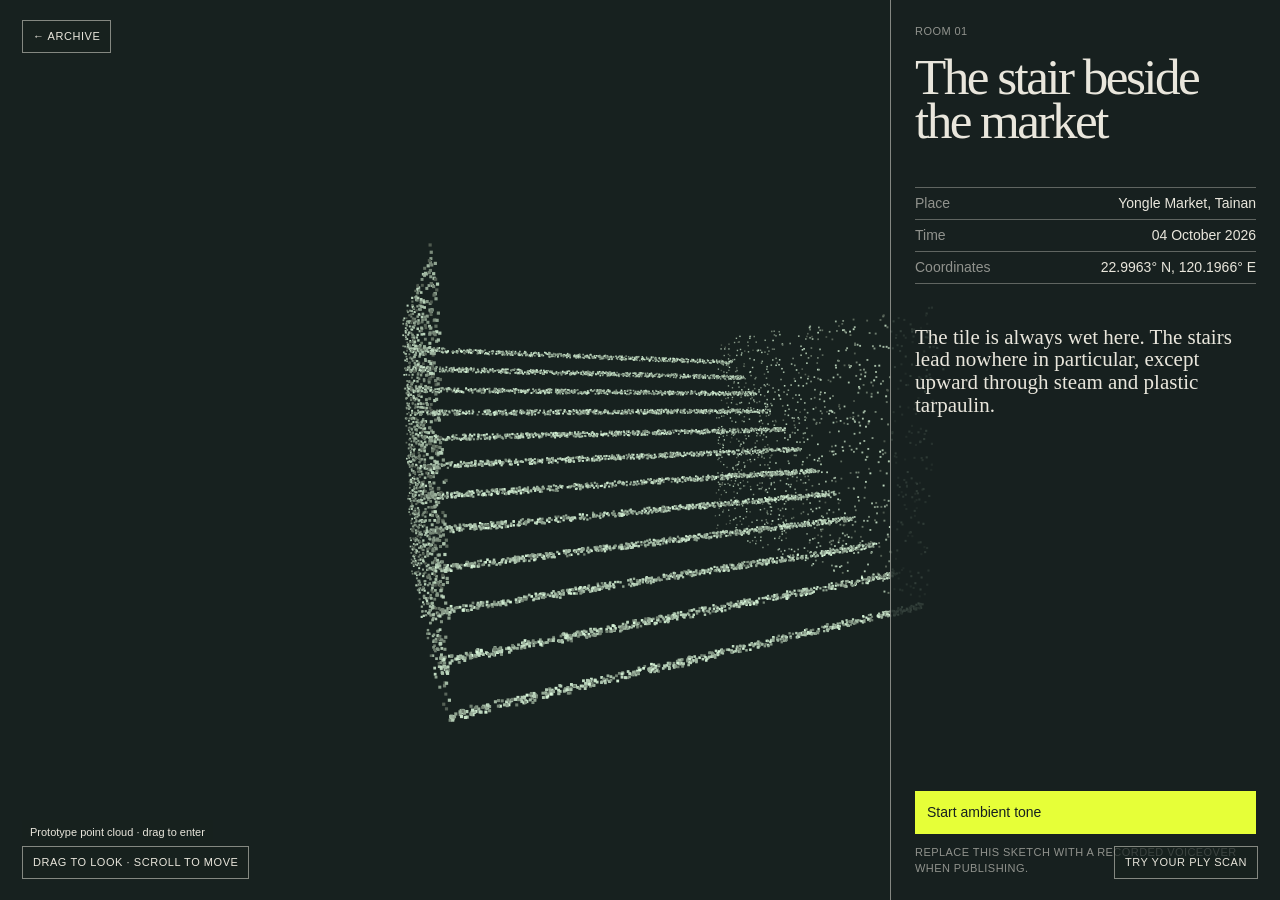
==== room.html @ d9618dea "Create spatial scan archive prototype Co-authored-by: Copilot App <223556219+Copilot@users.noreply.g" ====
<!doctype html>
<html lang="en">
  <head>
    <meta charset="UTF-8" />
    <meta name="viewport" content="width=device-width, initial-scale=1" />
    <meta name="theme-color" content="#1d2625" />
    <title>Room — Two Bodies / Taiwan</title>
    <link rel="stylesheet" href="styles.css" />
  </head>
  <body class="room-page">
    <main class="room-layout">
      <a class="room-back" href="./" aria-label="Return to the archive">← Archive</a>

      <section class="scene-wrap" aria-label="Interactive 3D scan">
        <canvas id="scan-canvas"></canvas>
        <p id="scene-status" class="scene-status">Loading room...</p>
        <div class="scene-hint">Drag to look · scroll to move</div>
        <label class="scan-upload" for="ply-upload">
          <span>Try your PLY scan</span>
          <input id="ply-upload" type="file" accept=".ply" />
        </label>
      </section>

      <aside class="room-meta">
        <p class="eyebrow" id="room-number"></p>
        <h1 id="room-title"></h1>
        <dl>
          <div><dt>Place</dt><dd id="room-place"></dd></div>
          <div><dt>Time</dt><dd id="room-date"></dd></div>
          <div><dt>Coordinates</dt><dd id="room-coordinates"></dd></div>
        </dl>
        <p id="room-text" class="room-text"></p>
        <button id="sound-toggle" class="sound-toggle" type="button">
          Start ambient tone
        </button>
        <p class="sound-note">Replace this sketch with a recorded voiceover when publishing.</p>
      </aside>
    </main>
    <script type="module" src="room.js"></script>
  </body>
</html>
---- styles.css ----
:root {
  --paper: #d8d4c9;
  --ink: #182321;
  --line: rgba(24, 35, 33, 0.28);
  --acid: #e6ff38;
  --sans: Arial, Helvetica, sans-serif;
  --serif: Georgia, "Times New Roman", serif;
}

* { box-sizing: border-box; }

html { background: var(--paper); }

body {
  margin: 0;
  color: var(--ink);
  font-family: var(--sans);
  font-size: 14px;
  line-height: 1.35;
}

a { color: inherit; }

.site-header, footer, .intro, .island, .room-list {
  width: min(1360px, calc(100% - 48px));
  margin: auto;
}

.site-header {
  display: flex;
  justify-content: space-between;
  padding: 22px 0 74px;
}

.wordmark {
  font-size: 12px;
  font-weight: 700;
  letter-spacing: .07em;
  line-height: 1.05;
  text-decoration: none;
}

.header-note, .eyebrow, footer, .sound-note {
  color: rgba(24, 35, 33, .68);
  font-size: 11px;
  letter-spacing: .04em;
  margin: 0;
  text-transform: uppercase;
}

.intro { padding-bottom: 128px; }
.intro h1 {
  font-family: var(--serif);
  font-size: clamp(43px, 7vw, 106px);
  font-weight: 400;
  letter-spacing: -.055em;
  line-height: .88;
  margin: 17px 0 31px;
}

.intro-copy {
  font-size: 17px;
  line-height: 1.25;
  margin: 0;
  max-width: 290px;
}

.island { margin-bottom: 117px; }
.island-heading, .section-heading {
  align-items: baseline;
  border-top: 1px solid var(--line);
  display: flex;
  justify-content: space-between;
  padding: 9px 0;
}
.island-heading p:last-child, .section-heading p:last-child { margin: 0; }

.map-frame {
  aspect-ratio: 2.15 / 1;
  background: #a9b9ac;
  overflow: hidden;
  position: relative;
}

.map-lines {
  background:
    linear-gradient(120deg, transparent 49.5%, rgba(24,35,33,.46) 49.7%, rgba(24,35,33,.46) 50.1%, transparent 50.3%),
    repeating-linear-gradient(157deg, transparent 0 42px, rgba(24,35,33,.24) 43px 44px, transparent 45px 94px),
    repeating-linear-gradient(43deg, transparent 0 79px, rgba(24,35,33,.17) 80px 81px, transparent 82px 147px);
  inset: -15%;
  opacity: .85;
  position: absolute;
  transform: rotate(-7deg);
}

.map-pins { inset: 0; position: absolute; }
.map-pin {
  align-items: center;
  display: flex;
  gap: 8px;
  position: absolute;
  text-decoration: none;
  transform: translate(-50%, -50%);
}
.map-pin::before {
  background: var(--acid);
  border: 1px solid var(--ink);
  border-radius: 50%;
  content: "";
  height: 12px;
  width: 12px;
}
.map-pin span {
  background: var(--paper);
  border: 1px solid var(--ink);
  font-size: 11px;
  padding: 4px 6px;
  white-space: nowrap;
}
.north { font-family: var(--serif); position: absolute; right: 21px; top: 16px; }
.map-label { color: rgba(24,35,33,.62); font-family: var(--serif); font-style: italic; position: absolute; }
.label-sea { bottom: 12%; left: 8%; }.label-city { right: 12%; top: 27%; }

.room-list { padding-bottom: 72px; }
.room-cards { border-top: 1px solid var(--line); }
.room-card {
  align-items: stretch;
  border-bottom: 1px solid var(--line);
  display: grid;
  grid-template-columns: 105px minmax(190px, 2fr) 1fr 38px;
  min-height: 138px;
  padding: 11px 0;
  text-decoration: none;
}
.room-card:hover .room-card-title { font-style: italic; }
.card-swatch { background: var(--room-color); margin-right: 18px; }
.room-card-title { align-self: center; font-family: var(--serif); font-size: clamp(28px, 3.8vw, 57px); letter-spacing: -.04em; line-height: .9; }
.card-details { align-self: end; font-size: 12px; }.card-arrow { align-self: center; font-size: 28px; text-align: right; }
.card-details p { margin: 1px 0; }

footer { border-top: 1px solid var(--line); display: flex; justify-content: space-between; padding: 11px 0 22px; }
footer p { margin: 0; max-width: 210px; }

.room-page { background: #17211f; color: #e9e6dc; }
.room-layout { min-height: 100svh; position: relative; }
.scene-wrap { inset: 0; overflow: hidden; position: absolute; }
#scan-canvas { cursor: grab; display: block; height: 100%; width: 100%; }
#scan-canvas:active { cursor: grabbing; }
.room-back, .scene-hint, .scan-upload {
  background: rgba(23,33,31,.7);
  border: 1px solid rgba(233,230,220,.52);
  color: #e9e6dc;
  font-size: 11px;
  letter-spacing: .05em;
  padding: 8px 10px;
  position: absolute;
  text-decoration: none;
  text-transform: uppercase;
  z-index: 2;
}
.room-back { left: 22px; top: 20px; }.scene-hint { bottom: 21px; left: 22px; }
.scan-upload { bottom: 21px; right: 22px; cursor: pointer; }
.scan-upload input { display: none; }
.scene-status { background: rgba(23,33,31,.7); bottom: 55px; font-size: 11px; left: 22px; margin: 0; padding: 5px 8px; position: absolute; z-index: 2; }
.room-meta { background: rgba(23,33,31,.84); border-left: 1px solid rgba(233,230,220,.52); display: flex; flex-direction: column; min-height: 100svh; padding: 24px; position: absolute; right: 0; top: 0; width: min(390px, 35vw); }
.room-meta .eyebrow, .sound-note { color: rgba(233,230,220,.58); }
.room-meta h1 { font-family: var(--serif); font-size: clamp(35px, 4vw, 58px); font-weight: 400; letter-spacing: -.05em; line-height: .86; margin: 16px 0 44px; }
dl { border-top: 1px solid rgba(233,230,220,.35); margin: 0; }
dl div { border-bottom: 1px solid rgba(233,230,220,.35); display: flex; justify-content: space-between; padding: 6px 0; }
dt { color: rgba(233,230,220,.58); } dd { margin: 0; text-align: right; }
.room-text { font-family: var(--serif); font-size: 21px; line-height: 1.08; margin: 42px 0 auto; }
.sound-toggle { background: var(--acid); border: 0; color: #17211f; cursor: pointer; font: inherit; padding: 12px; text-align: left; }
.sound-note { line-height: 1.4; margin: 11px 0 0; }

@media (max-width: 700px) {
  .site-header, footer, .intro, .island, .room-list { width: min(100% - 28px, 1360px); }
  .site-header { padding-bottom: 58px; }.intro { padding-bottom: 82px; }.island { margin-bottom: 74px; }
  .map-frame { aspect-ratio: 1 / 1.12; }
  .room-card { grid-template-columns: 69px 1fr 24px; min-height: 115px; }.card-swatch { margin-right: 13px; }.card-details { display: none; }
  footer { gap: 18px; }.room-meta { background: linear-gradient(transparent, rgba(23,33,31,.97) 20%); border: 0; bottom: 0; min-height: 0; padding: 20px 16px; top: auto; width: 100%; }
  .room-meta h1 { font-size: 40px; margin: 8px 0 15px; }.room-meta dl { display: none; }.room-text { display: none; }.sound-toggle { margin-top: 18px; }.scene-status { display: none; }.scene-hint { bottom: 76px; left: 16px; }.scan-upload { bottom: 16px; right: 16px; }.room-back { left: 16px; top: 16px; }
}
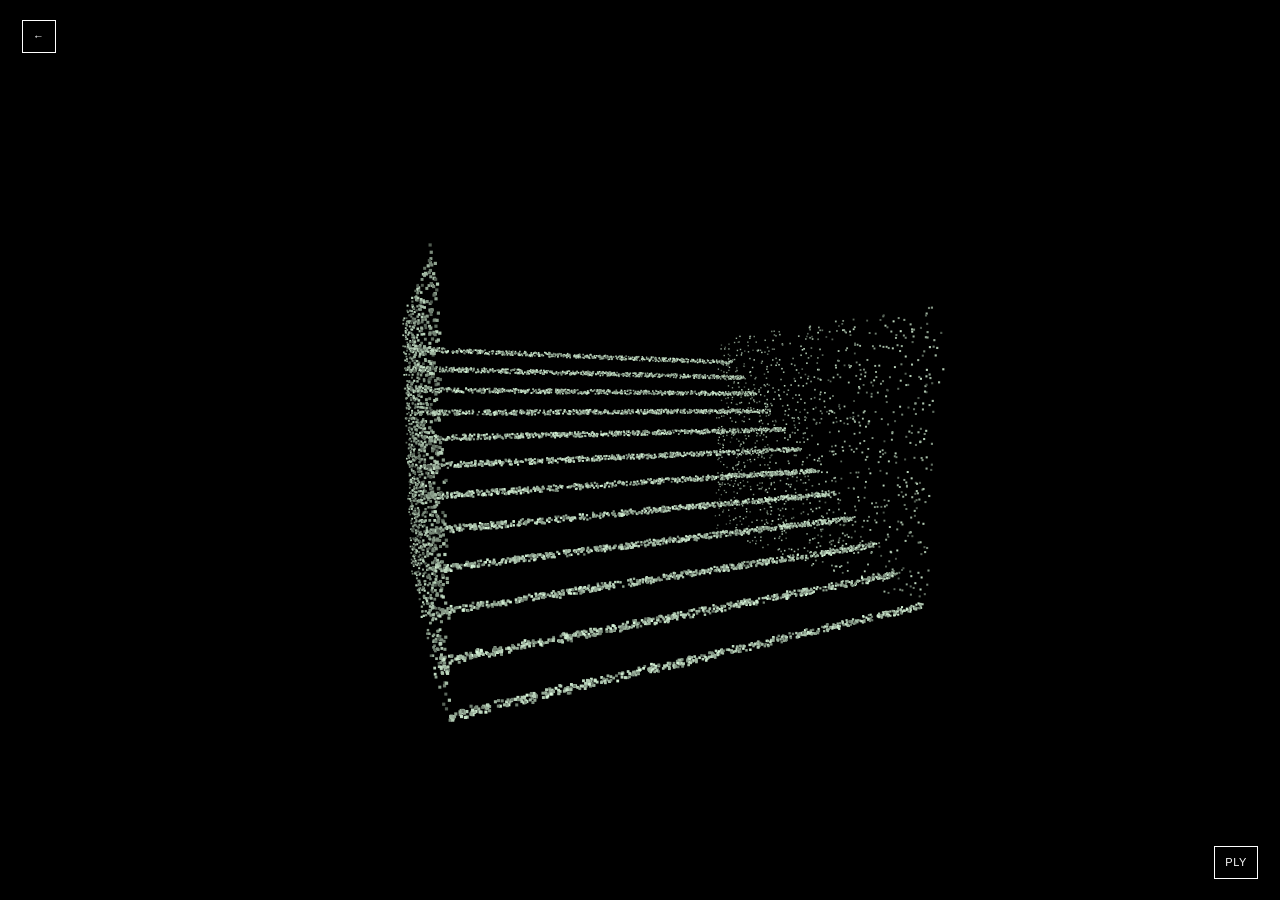
==== commit 4d7b19ec: "Simplify scan room viewer Co-authored-by: Copilot App <223556219+Copilot@users.noreply.github.com>" ====
--- a/room.html
+++ b/room.html
@@ -3,38 +3,21 @@
   <head>
     <meta charset="UTF-8" />
     <meta name="viewport" content="width=device-width, initial-scale=1" />
-    <meta name="theme-color" content="#1d2625" />
-    <title>Room — Two Bodies / Taiwan</title>
+    <meta name="theme-color" content="#000000" />
+    <title>Scan Room</title>
     <link rel="stylesheet" href="styles.css" />
   </head>
   <body class="room-page">
     <main class="room-layout">
-      <a class="room-back" href="./" aria-label="Return to the archive">← Archive</a>
+      <a class="room-back" href="./" aria-label="Return to the archive">←</a>
 
       <section class="scene-wrap" aria-label="Interactive 3D scan">
         <canvas id="scan-canvas"></canvas>
-        <p id="scene-status" class="scene-status">Loading room...</p>
-        <div class="scene-hint">Drag to look · scroll to move</div>
         <label class="scan-upload" for="ply-upload">
-          <span>Try your PLY scan</span>
+          <span>PLY</span>
           <input id="ply-upload" type="file" accept=".ply" />
         </label>
       </section>
-
-      <aside class="room-meta">
-        <p class="eyebrow" id="room-number"></p>
-        <h1 id="room-title"></h1>
-        <dl>
-          <div><dt>Place</dt><dd id="room-place"></dd></div>
-          <div><dt>Time</dt><dd id="room-date"></dd></div>
-          <div><dt>Coordinates</dt><dd id="room-coordinates"></dd></div>
-        </dl>
-        <p id="room-text" class="room-text"></p>
-        <button id="sound-toggle" class="sound-toggle" type="button">
-          Start ambient tone
-        </button>
-        <p class="sound-note">Replace this sketch with a recorded voiceover when publishing.</p>
-      </aside>
     </main>
     <script type="module" src="room.js"></script>
   </body>
--- a/styles.css
+++ b/styles.css
@@ -1,7 +1,4 @@
 :root {
-  --paper: #d8d4c9;
-  --ink: #182321;
-  --line: rgba(24, 35, 33, 0.28);
   --acid: #e6ff38;
   --sans: Arial, Helvetica, sans-serif;
   --serif: Georgia, "Times New Roman", serif;
@@ -9,11 +6,12 @@
 
 * { box-sizing: border-box; }
 
-html { background: var(--paper); }
+html { background: #000; }
 
 body {
+  background: #000;
+  color: #fff;
   margin: 0;
-  color: var(--ink);
   font-family: var(--sans);
   font-size: 14px;
   line-height: 1.35;
@@ -21,135 +19,38 @@
 
 a { color: inherit; }
 
-.site-header, footer, .intro, .island, .room-list {
-  width: min(1360px, calc(100% - 48px));
-  margin: auto;
+.room-links {
+  align-items: center;
+  display: flex;
+  gap: clamp(24px, 8vw, 120px);
+  justify-content: center;
+  min-height: 100svh;
+  padding: 24px;
 }
 
-.site-header {
-  display: flex;
-  justify-content: space-between;
-  padding: 22px 0 74px;
-}
-
-.wordmark {
-  font-size: 12px;
-  font-weight: 700;
-  letter-spacing: .07em;
-  line-height: 1.05;
+.room-link {
+  color: #fff;
+  font-family: var(--serif);
+  font-size: clamp(44px, 10vw, 150px);
+  letter-spacing: -.06em;
+  line-height: 1;
   text-decoration: none;
 }
 
-.header-note, .eyebrow, footer, .sound-note {
-  color: rgba(24, 35, 33, .68);
-  font-size: 11px;
-  letter-spacing: .04em;
-  margin: 0;
-  text-transform: uppercase;
+.room-link:hover,
+.room-link:focus-visible {
+  color: var(--acid);
 }
 
-.intro { padding-bottom: 128px; }
-.intro h1 {
-  font-family: var(--serif);
-  font-size: clamp(43px, 7vw, 106px);
-  font-weight: 400;
-  letter-spacing: -.055em;
-  line-height: .88;
-  margin: 17px 0 31px;
-}
-
-.intro-copy {
-  font-size: 17px;
-  line-height: 1.25;
-  margin: 0;
-  max-width: 290px;
-}
-
-.island { margin-bottom: 117px; }
-.island-heading, .section-heading {
-  align-items: baseline;
-  border-top: 1px solid var(--line);
-  display: flex;
-  justify-content: space-between;
-  padding: 9px 0;
-}
-.island-heading p:last-child, .section-heading p:last-child { margin: 0; }
-
-.map-frame {
-  aspect-ratio: 2.15 / 1;
-  background: #a9b9ac;
-  overflow: hidden;
-  position: relative;
-}
-
-.map-lines {
-  background:
-    linear-gradient(120deg, transparent 49.5%, rgba(24,35,33,.46) 49.7%, rgba(24,35,33,.46) 50.1%, transparent 50.3%),
-    repeating-linear-gradient(157deg, transparent 0 42px, rgba(24,35,33,.24) 43px 44px, transparent 45px 94px),
-    repeating-linear-gradient(43deg, transparent 0 79px, rgba(24,35,33,.17) 80px 81px, transparent 82px 147px);
-  inset: -15%;
-  opacity: .85;
-  position: absolute;
-  transform: rotate(-7deg);
-}
-
-.map-pins { inset: 0; position: absolute; }
-.map-pin {
-  align-items: center;
-  display: flex;
-  gap: 8px;
-  position: absolute;
-  text-decoration: none;
-  transform: translate(-50%, -50%);
-}
-.map-pin::before {
-  background: var(--acid);
-  border: 1px solid var(--ink);
-  border-radius: 50%;
-  content: "";
-  height: 12px;
-  width: 12px;
-}
-.map-pin span {
-  background: var(--paper);
-  border: 1px solid var(--ink);
-  font-size: 11px;
-  padding: 4px 6px;
-  white-space: nowrap;
-}
-.north { font-family: var(--serif); position: absolute; right: 21px; top: 16px; }
-.map-label { color: rgba(24,35,33,.62); font-family: var(--serif); font-style: italic; position: absolute; }
-.label-sea { bottom: 12%; left: 8%; }.label-city { right: 12%; top: 27%; }
-
-.room-list { padding-bottom: 72px; }
-.room-cards { border-top: 1px solid var(--line); }
-.room-card {
-  align-items: stretch;
-  border-bottom: 1px solid var(--line);
-  display: grid;
-  grid-template-columns: 105px minmax(190px, 2fr) 1fr 38px;
-  min-height: 138px;
-  padding: 11px 0;
-  text-decoration: none;
-}
-.room-card:hover .room-card-title { font-style: italic; }
-.card-swatch { background: var(--room-color); margin-right: 18px; }
-.room-card-title { align-self: center; font-family: var(--serif); font-size: clamp(28px, 3.8vw, 57px); letter-spacing: -.04em; line-height: .9; }
-.card-details { align-self: end; font-size: 12px; }.card-arrow { align-self: center; font-size: 28px; text-align: right; }
-.card-details p { margin: 1px 0; }
-
-footer { border-top: 1px solid var(--line); display: flex; justify-content: space-between; padding: 11px 0 22px; }
-footer p { margin: 0; max-width: 210px; }
-
-.room-page { background: #17211f; color: #e9e6dc; }
+.room-page { background: #000; color: #fff; }
 .room-layout { min-height: 100svh; position: relative; }
 .scene-wrap { inset: 0; overflow: hidden; position: absolute; }
 #scan-canvas { cursor: grab; display: block; height: 100%; width: 100%; }
 #scan-canvas:active { cursor: grabbing; }
-.room-back, .scene-hint, .scan-upload {
-  background: rgba(23,33,31,.7);
-  border: 1px solid rgba(233,230,220,.52);
-  color: #e9e6dc;
+.room-back, .scan-upload {
+  background: #000;
+  border: 1px solid #fff;
+  color: #fff;
   font-size: 11px;
   letter-spacing: .05em;
   padding: 8px 10px;
@@ -158,25 +59,11 @@
   text-transform: uppercase;
   z-index: 2;
 }
-.room-back { left: 22px; top: 20px; }.scene-hint { bottom: 21px; left: 22px; }
+.room-back { left: 22px; top: 20px; }
 .scan-upload { bottom: 21px; right: 22px; cursor: pointer; }
 .scan-upload input { display: none; }
-.scene-status { background: rgba(23,33,31,.7); bottom: 55px; font-size: 11px; left: 22px; margin: 0; padding: 5px 8px; position: absolute; z-index: 2; }
-.room-meta { background: rgba(23,33,31,.84); border-left: 1px solid rgba(233,230,220,.52); display: flex; flex-direction: column; min-height: 100svh; padding: 24px; position: absolute; right: 0; top: 0; width: min(390px, 35vw); }
-.room-meta .eyebrow, .sound-note { color: rgba(233,230,220,.58); }
-.room-meta h1 { font-family: var(--serif); font-size: clamp(35px, 4vw, 58px); font-weight: 400; letter-spacing: -.05em; line-height: .86; margin: 16px 0 44px; }
-dl { border-top: 1px solid rgba(233,230,220,.35); margin: 0; }
-dl div { border-bottom: 1px solid rgba(233,230,220,.35); display: flex; justify-content: space-between; padding: 6px 0; }
-dt { color: rgba(233,230,220,.58); } dd { margin: 0; text-align: right; }
-.room-text { font-family: var(--serif); font-size: 21px; line-height: 1.08; margin: 42px 0 auto; }
-.sound-toggle { background: var(--acid); border: 0; color: #17211f; cursor: pointer; font: inherit; padding: 12px; text-align: left; }
-.sound-note { line-height: 1.4; margin: 11px 0 0; }
 
 @media (max-width: 700px) {
-  .site-header, footer, .intro, .island, .room-list { width: min(100% - 28px, 1360px); }
-  .site-header { padding-bottom: 58px; }.intro { padding-bottom: 82px; }.island { margin-bottom: 74px; }
-  .map-frame { aspect-ratio: 1 / 1.12; }
-  .room-card { grid-template-columns: 69px 1fr 24px; min-height: 115px; }.card-swatch { margin-right: 13px; }.card-details { display: none; }
-  footer { gap: 18px; }.room-meta { background: linear-gradient(transparent, rgba(23,33,31,.97) 20%); border: 0; bottom: 0; min-height: 0; padding: 20px 16px; top: auto; width: 100%; }
-  .room-meta h1 { font-size: 40px; margin: 8px 0 15px; }.room-meta dl { display: none; }.room-text { display: none; }.sound-toggle { margin-top: 18px; }.scene-status { display: none; }.scene-hint { bottom: 76px; left: 16px; }.scan-upload { bottom: 16px; right: 16px; }.room-back { left: 16px; top: 16px; }
+  .scan-upload { bottom: 16px; right: 16px; }
+  .room-back { left: 16px; top: 16px; }
 }
